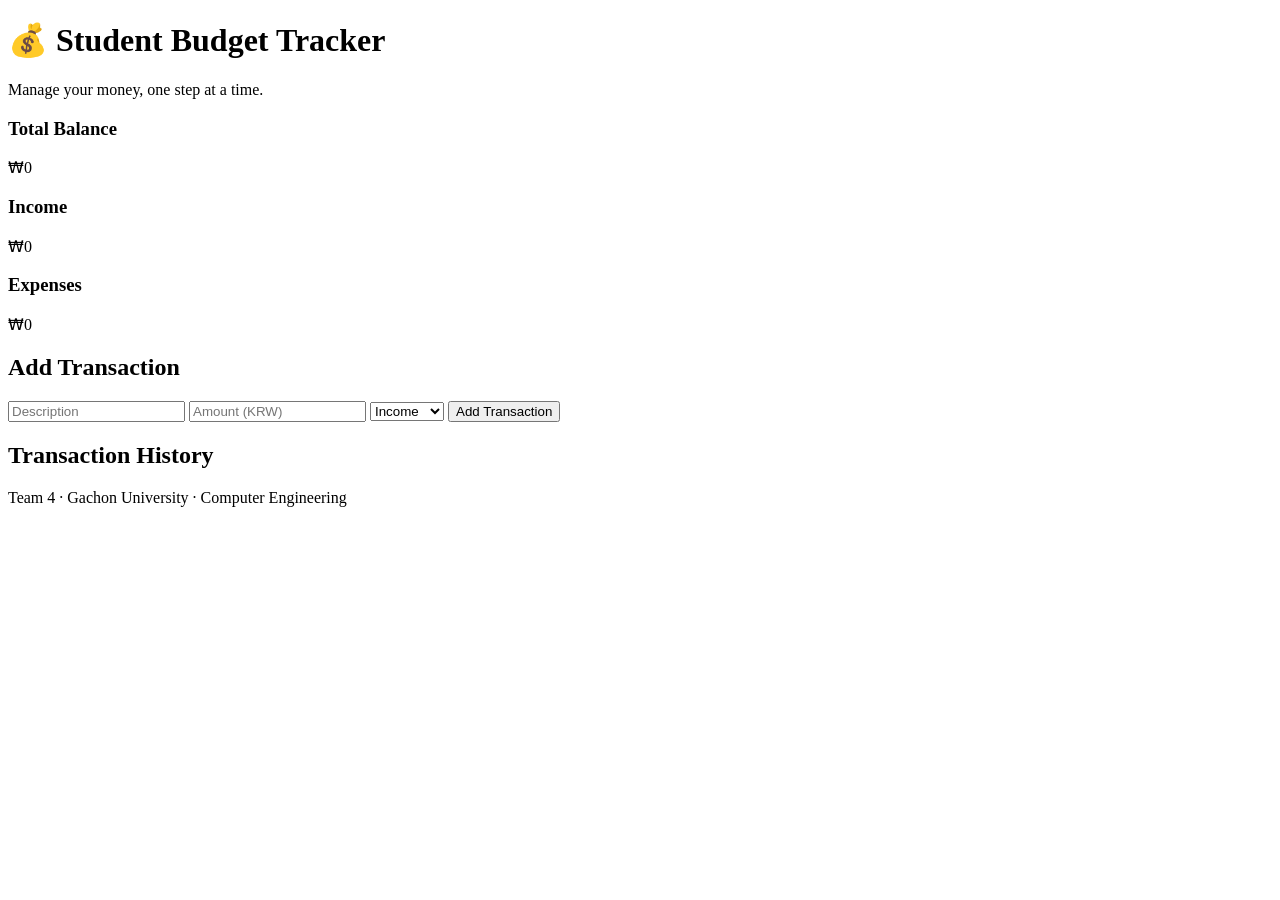
==== index.html @ 7042a0fb "Add initial HTML structure for budget tracker" ====
<!DOCTYPE html>
<html lang="en">
<head>
  <meta charset="UTF-8">
  <meta name="viewport" content="width=device-width, initial-scale=1.0">
  <title>Team 4 - Student Budget Tracker</title>
  <link rel="stylesheet" href="style.css">
</head>
<body>
  <header>
    <h1>💰 Student Budget Tracker</h1>
    <p>Manage your money, one step at a time.</p>
  </header>

  <main>
    <section class="summary">
      <div class="card">
        <h3>Total Balance</h3>
        <p id="balance">₩0</p>
      </div>
      <div class="card">
        <h3>Income</h3>
        <p id="income">₩0</p>
      </div>
      <div class="card">
        <h3>Expenses</h3>
        <p id="expenses">₩0</p>
      </div>
    </section>

    <section class="card">
      <h2>Add Transaction</h2>
      <form id="transaction-form">
        <input id="description" placeholder="Description" required>
        <input id="amount" type="number" min="1" placeholder="Amount (KRW)" required>
        <select id="type">
          <option value="income">Income</option>
          <option value="expense">Expense</option>
        </select>
        <button type="submit">Add Transaction</button>
      </form>
    </section>

    <section class="card">
      <h2>Transaction History</h2>
      <ul id="transactions"></ul>
    </section>
  </main>

  <footer>Team 4 · Gachon University · Computer Engineering</footer>
  <script src="app.js"></script>
</body>
</html>
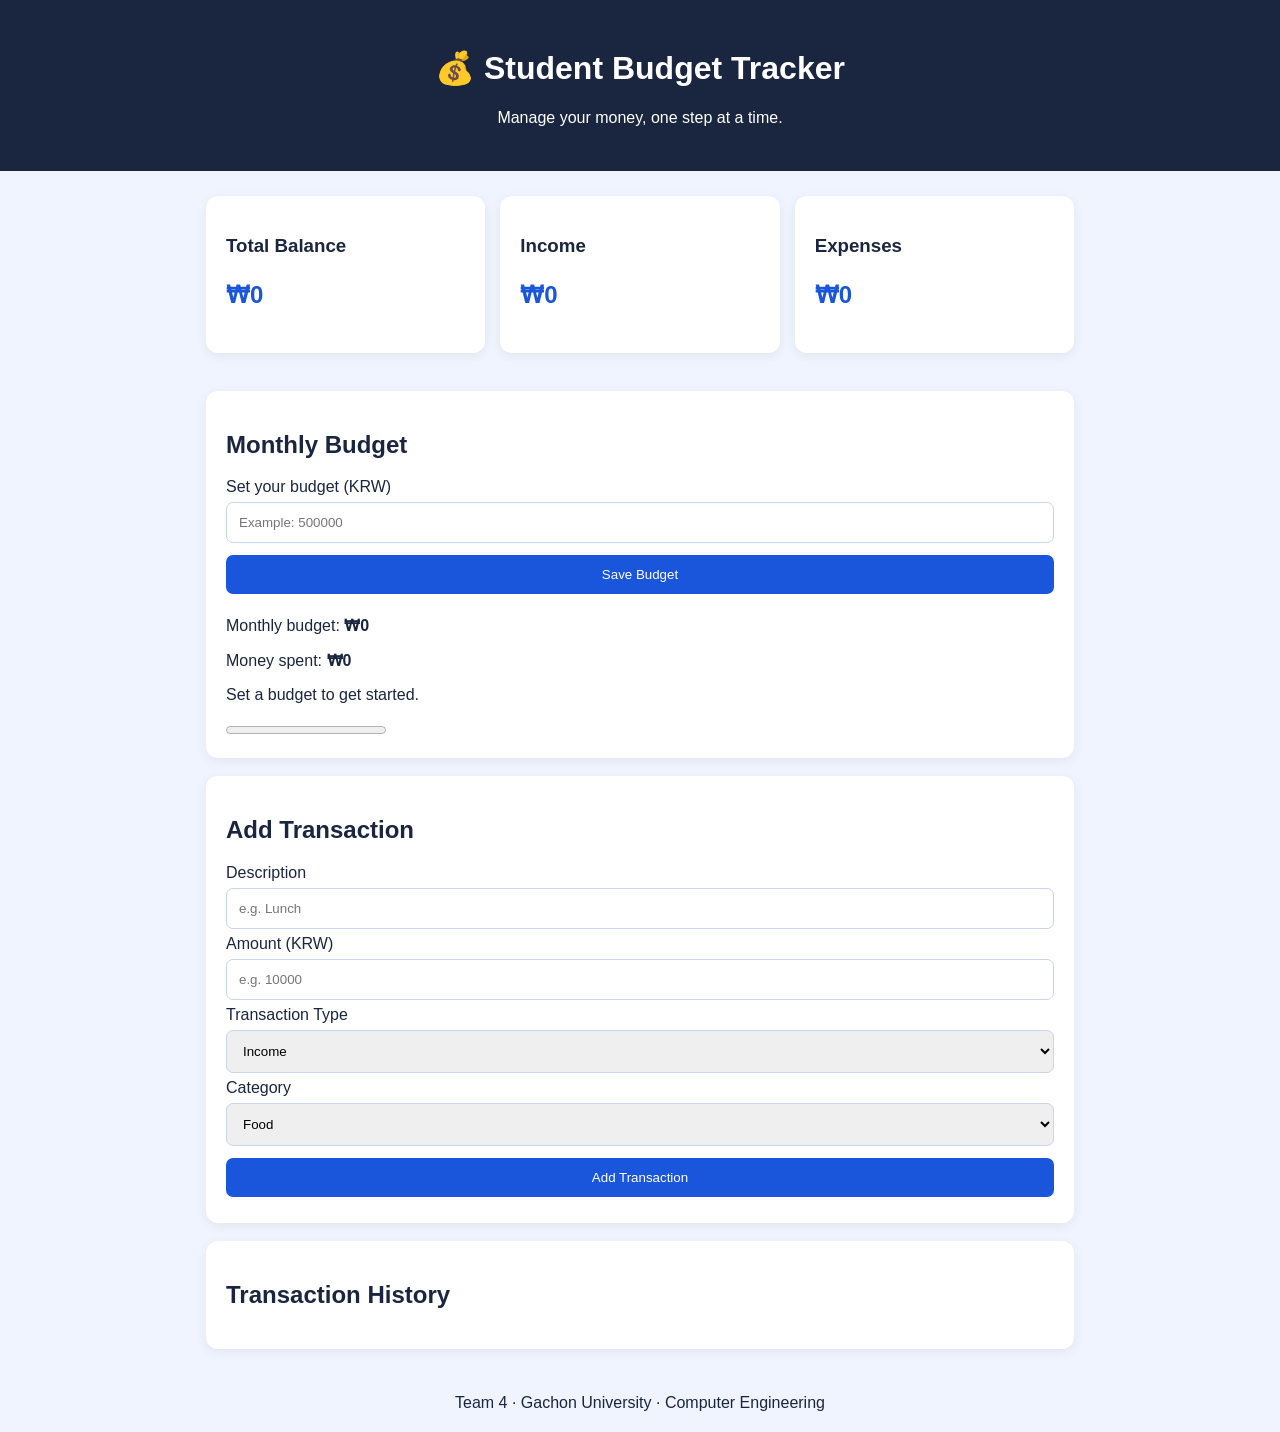
==== commit 58db122d: "Implement monthly budget form and display Added monthly budget section with form and progress indica" ====
--- a/index.html
+++ b/index.html
@@ -30,14 +30,45 @@
     </section>
 
     <section class="card">
+      <h2>Monthly Budget</h2>
+      <form id="budget-form">
+        <label for="budget-limit">Set your budget (KRW)</label>
+        <input type="number" id="budget-limit" min="1"
+          placeholder="Example: 500000" required>
+        <button type="submit">Save Budget</button>
+      </form>
+
+      <p>Monthly budget: <strong id="budget-total">₩0</strong></p>
+      <p>Money spent: <strong id="budget-spent">₩0</strong></p>
+      <p id="budget-message">Set a budget to get started.</p>
+      <progress id="budget-progress" value="0" max="100"></progress>
+    </section>
+
+    <section class="card">
       <h2>Add Transaction</h2>
       <form id="transaction-form">
-        <input id="description" placeholder="Description" required>
-        <input id="amount" type="number" min="1" placeholder="Amount (KRW)" required>
+        <label for="description">Description</label>
+        <input id="description" placeholder="e.g. Lunch" required>
+
+        <label for="amount">Amount (KRW)</label>
+        <input id="amount" type="number" min="1"
+          placeholder="e.g. 10000" required>
+
+        <label for="type">Transaction Type</label>
         <select id="type">
           <option value="income">Income</option>
           <option value="expense">Expense</option>
         </select>
+
+        <label for="category">Category</label>
+        <select id="category">
+          <option value="Food">Food</option>
+          <option value="Transport">Transport</option>
+          <option value="Housing">Housing</option>
+          <option value="Education">Education</option>
+          <option value="Other">Other</option>
+        </select>
+
         <button type="submit">Add Transaction</button>
       </form>
     </section>
--- a/style.css
+++ b/style.css
@@ -0,0 +1,74 @@
+
+* {
+  box-sizing: border-box;
+}
+
+body {
+  margin: 0;
+  font-family: Arial, sans-serif;
+  background: #f0f4ff;
+  color: #1a2540;
+}
+
+header {
+  background: #1a2540;
+  color: white;
+  padding: 28px 16px;
+  text-align: center;
+}
+
+main {
+  max-width: 900px;
+  margin: 25px auto;
+  padding: 0 16px;
+}
+
+.summary {
+  display: grid;
+  grid-template-columns: repeat(auto-fit, minmax(170px, 1fr));
+  gap: 15px;
+  margin-bottom: 20px;
+}
+
+.card {
+  background: white;
+  border-radius: 12px;
+  padding: 20px;
+  margin-bottom: 18px;
+  box-shadow: 0 3px 12px #00000010;
+}
+
+.summary .card p {
+  color: #1a56db;
+  font-size: 24px;
+  font-weight: bold;
+}
+
+input, select, button {
+  width: 100%;
+  padding: 12px;
+  margin: 6px 0;
+  border: 1px solid #c8d4f0;
+  border-radius: 7px;
+}
+
+button {
+  background: #1a56db;
+  color: white;
+  border: none;
+  cursor: pointer;
+}
+
+button:hover {
+  background: #123fa8;
+}
+
+li {
+  padding: 12px;
+  border-bottom: 1px solid #ddd;
+}
+
+footer {
+  text-align: center;
+  padding: 20px;
+}
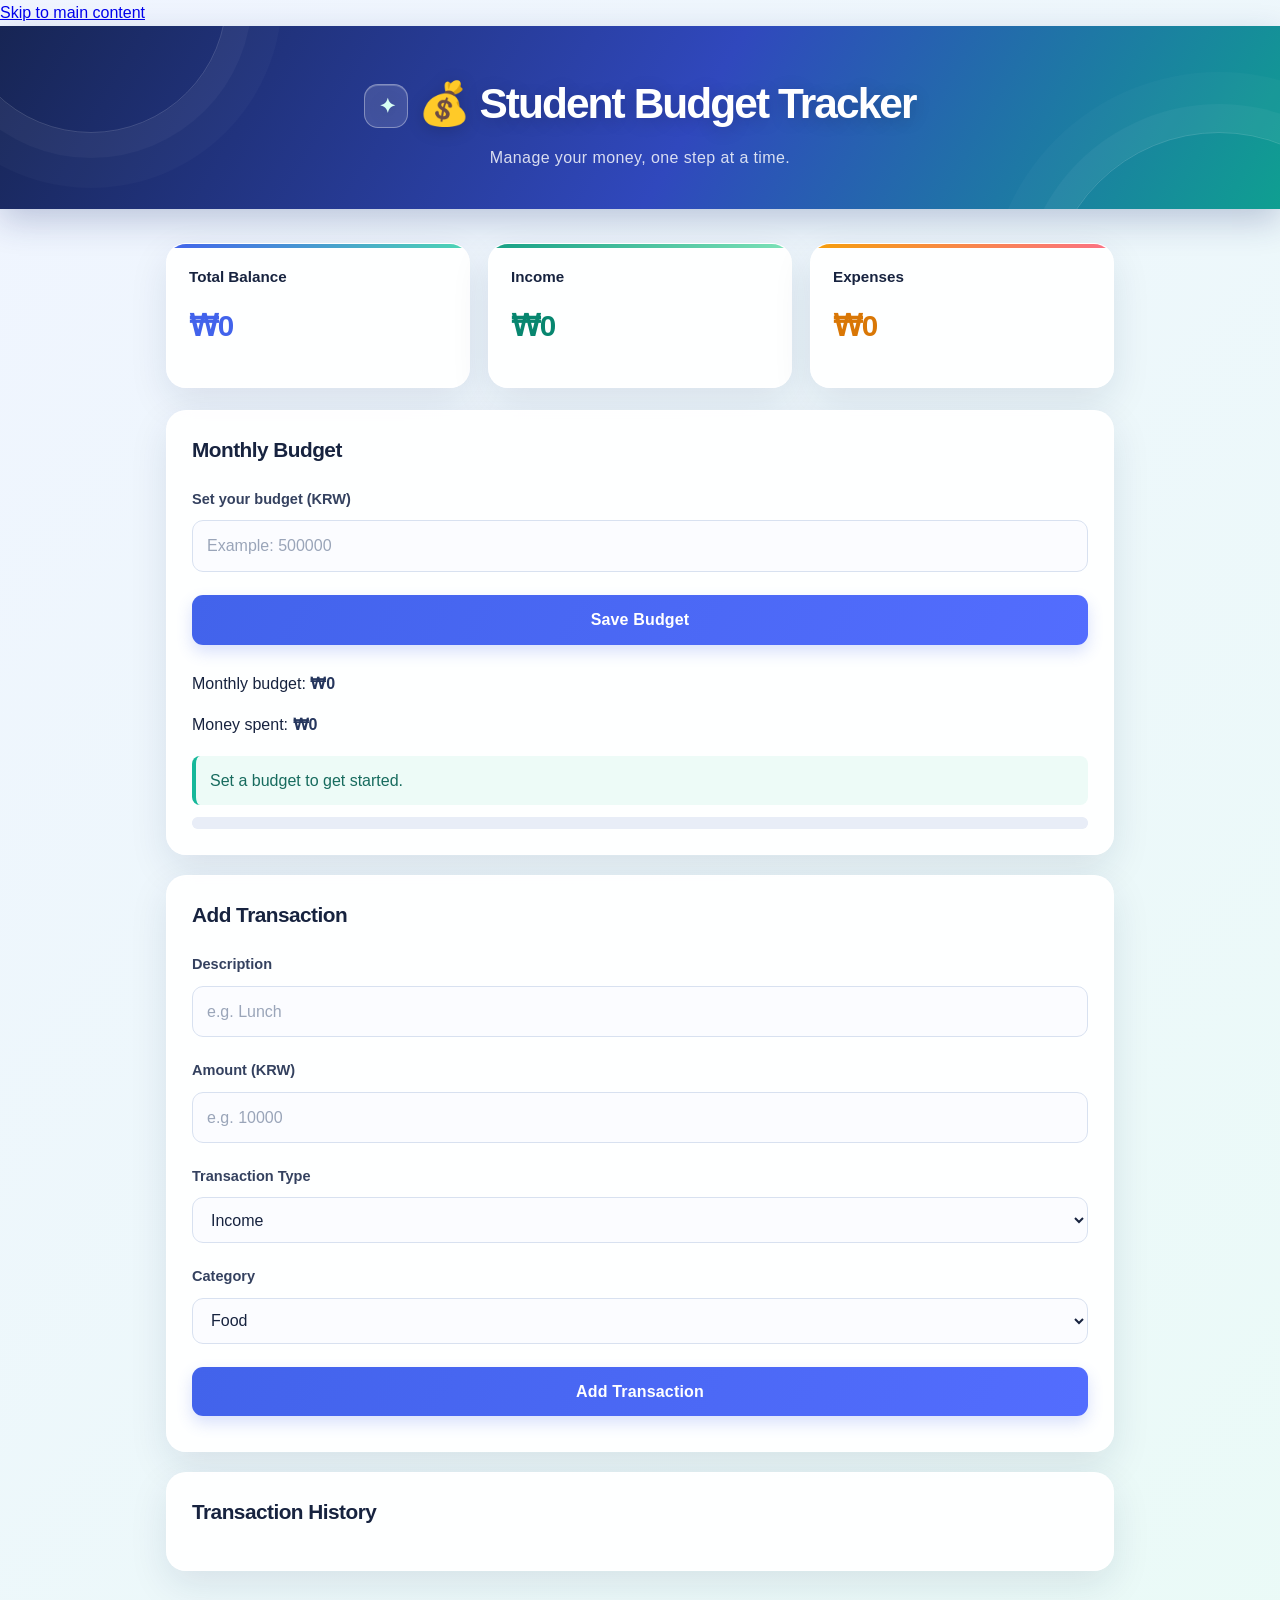
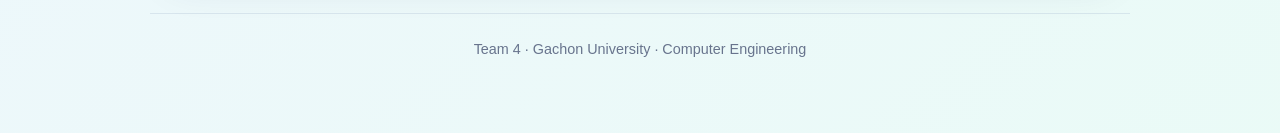
==== commit 42cb246c: "Enhance accessibility with skip link and main content Added a skip link for improved accessibility a" ====
--- a/index.html
+++ b/index.html
@@ -8,12 +8,16 @@
   <link rel="stylesheet" href="style.css">
 </head>
 <body>
+  <a class="skip-link" href="#main-content">
+  Skip to main content
+  </a>
   <header>
     <h1>💰 Student Budget Tracker</h1>
     <p>Manage your money, one step at a time.</p>
   </header>
 
   <main>
+    <main id="main-content" tabindex="-1">
     <section class="summary">
       <div class="card">
         <h3>Total Balance</h3>
--- a/style.css
+++ b/style.css
@@ -1,74 +1,380 @@
-
-* {
-  box-sizing: border-box;
-}
+/* Team 4 — Student Budget Tracker
+   Styling-only refresh: keeps all existing HTML IDs and JavaScript hooks intact. */
+:root {
+  --ink: #17233f;
+  --muted: #68748d;
+  --blue: #4263eb;
+  --blue-dark: #3048bd;
+  --mint: #16b89a;
+  --paper: #ffffff;
+  --line: #e4eaf5;
+  --shadow: 0 14px 38px rgba(20, 35, 75, .10);
+}
+
+* { box-sizing: border-box; }
+
+html { scroll-behavior: smooth; }
 
 body {
   margin: 0;
-  font-family: Arial, sans-serif;
-  background: #f0f4ff;
-  color: #1a2540;
+  min-height: 100vh;
+  color: var(--ink);
+  font-family: Inter, "Segoe UI", Arial, sans-serif;
+  line-height: 1.6;
+  background:
+    linear-gradient(135deg, rgba(239, 244, 255, .94), rgba(232, 250, 246, .91)),
+    url("https://images.unsplash.com/photo-1554224155-6726b3ff858f?auto=format&fit=crop&w=1800&q=80") center / cover fixed;
 }
 
 header {
-  background: #1a2540;
-  color: white;
-  padding: 28px 16px;
+  position: relative;
+  isolation: isolate;
+  overflow: hidden;
+  padding: 44px 20px 38px;
+  color: #fff;
   text-align: center;
+  background: linear-gradient(120deg, #172554 0%, #3048bd 54%, #0f9f91 100%);
+  box-shadow: 0 12px 32px rgba(28, 48, 113, .24);
+}
+
+header::before,
+header::after {
+  position: absolute;
+  z-index: -1;
+  content: "";
+  border: 1px solid rgba(255, 255, 255, .16);
+  border-radius: 50%;
+  pointer-events: none;
+}
+
+header::before {
+  width: 270px;
+  height: 270px;
+  top: -165px;
+  left: -45px;
+  box-shadow: 0 0 0 25px rgba(255,255,255,.035), 0 0 0 55px rgba(255,255,255,.025);
+}
+
+header::after {
+  width: 340px;
+  height: 340px;
+  right: -110px;
+  bottom: -265px;
+  box-shadow: 0 0 0 28px rgba(255,255,255,.04), 0 0 0 60px rgba(255,255,255,.025);
+}
+
+header h1 {
+  margin: 0 0 8px;
+  font-size: clamp(1.8rem, 4vw, 2.65rem);
+  font-weight: 800;
+  letter-spacing: -.045em;
+  text-shadow: 0 3px 18px rgba(0, 0, 0, .18);
+}
+
+header h1::before {
+  content: "✦";
+  display: inline-grid;
+  place-items: center;
+  width: 42px;
+  height: 42px;
+  margin-right: 10px;
+  border: 1px solid rgba(255,255,255,.35);
+  border-radius: 14px;
+  color: #d8fff4;
+  font-size: 1.25rem;
+  vertical-align: 5px;
+  background: rgba(255,255,255,.13);
+  box-shadow: inset 0 1px 0 rgba(255,255,255,.2);
+}
+
+header p {
+  margin: 0;
+  color: rgba(255, 255, 255, .82);
+  font-size: 1rem;
+  letter-spacing: .025em;
 }
 
 main {
-  max-width: 900px;
-  margin: 25px auto;
-  padding: 0 16px;
+  width: min(100% - 32px, 980px);
+  margin: 34px auto 42px;
 }
 
 .summary {
   display: grid;
-  grid-template-columns: repeat(auto-fit, minmax(170px, 1fr));
-  gap: 15px;
+  grid-template-columns: repeat(3, minmax(0, 1fr));
+  gap: 18px;
+  margin-bottom: 22px;
+}
+
+.card {
+  position: relative;
+  min-width: 0;
   margin-bottom: 20px;
-}
-
-.card {
-  background: white;
-  border-radius: 12px;
-  padding: 20px;
-  margin-bottom: 18px;
-  box-shadow: 0 3px 12px #00000010;
+  padding: 25px;
+  overflow: hidden;
+  border: 1px solid rgba(255,255,255,.85);
+  border-radius: 20px;
+  background: rgba(255, 255, 255, .93);
+  box-shadow: var(--shadow);
+  backdrop-filter: blur(12px);
+  transition: transform .22s ease, box-shadow .22s ease, border-color .22s ease;
+}
+
+.card:hover {
+  transform: translateY(-3px);
+  border-color: rgba(66, 99, 235, .2);
+  box-shadow: 0 20px 44px rgba(20, 35, 75, .14);
+}
+
+.summary .card {
+  min-height: 145px;
+  margin: 0;
+  padding: 23px 22px;
+}
+
+.summary .card::before {
+  position: absolute;
+  top: 0;
+  left: 0;
+  width: 100%;
+  height: 4px;
+  content: "";
+  background: linear-gradient(90deg, var(--blue), #4dd6b4);
+}
+
+.summary .card:nth-child(2)::before {
+  background: linear-gradient(90deg, #16a085, #7de2b8);
+}
+
+.summary .card:nth-child(3)::before {
+  background: linear-gradient(90deg, #f59e0b, #fb7185);
+}
+
+h2, h3 {
+  color: var(--ink);
+  line-height: 1.3;
+}
+
+h2 {
+  margin: 0 0 20px;
+  font-size: 1.3rem;
+  letter-spacing: -.025em;
+}
+
+h3 {
+  margin: 0;
+  font-size: .95rem;
+  font-weight: 650;
 }
 
 .summary .card p {
-  color: #1a56db;
-  font-size: 24px;
-  font-weight: bold;
+  margin: 15px 0 0;
+  color: var(--blue);
+  font-size: clamp(1.35rem, 2.7vw, 1.85rem);
+  font-weight: 800;
+  letter-spacing: -.04em;
+  overflow-wrap: anywhere;
+}
+
+.summary .card:nth-child(2) p { color: #07866f; }
+.summary .card:nth-child(3) p { color: #d97706; }
+
+form { display: grid; gap: 7px; }
+
+label {
+  margin-top: 5px;
+  color: #34415f;
+  font-size: .91rem;
+  font-weight: 650;
 }
 
 input, select, button {
   width: 100%;
-  padding: 12px;
-  margin: 6px 0;
-  border: 1px solid #c8d4f0;
-  border-radius: 7px;
+  min-height: 46px;
+  margin: 2px 0 10px;
+  padding: 12px 14px;
+  border: 1px solid #d8e1f0;
+  border-radius: 11px;
+  font: inherit;
+}
+
+input, select {
+  color: var(--ink);
+  background: #fbfcff;
+  transition: border-color .18s ease, box-shadow .18s ease, background .18s ease;
+}
+
+input::placeholder { color: #9aa5b9; }
+
+input:focus, select:focus {
+  outline: none;
+  border-color: var(--blue);
+  background: #fff;
+  box-shadow: 0 0 0 4px rgba(66, 99, 235, .12);
 }
 
 button {
-  background: #1a56db;
-  color: white;
-  border: none;
+  position: relative;
+  border: 0;
+  color: #fff;
+  font-weight: 700;
+  letter-spacing: .01em;
+  background: linear-gradient(115deg, var(--blue), #536dfe);
+  box-shadow: 0 7px 16px rgba(66, 99, 235, .2);
   cursor: pointer;
+  transition: transform .18s ease, box-shadow .18s ease, filter .18s ease;
 }
 
 button:hover {
-  background: #123fa8;
-}
-
-li {
-  padding: 12px;
-  border-bottom: 1px solid #ddd;
+  transform: translateY(-1px);
+  filter: brightness(1.04);
+  box-shadow: 0 10px 22px rgba(66, 99, 235, .27);
+}
+
+button:active { transform: translateY(0); }
+
+button:focus-visible {
+  outline: 3px solid rgba(22, 184, 154, .6);
+  outline-offset: 3px;
+}
+
+#budget-form button, #transaction-form button { margin-top: 6px; }
+
+#budget-total, #budget-spent {
+  color: #25365d;
+  font-variant-numeric: tabular-nums;
+}
+
+#budget-message {
+  margin: 18px 0 12px;
+  padding: 12px 14px;
+  border-left: 4px solid var(--mint);
+  border-radius: 8px;
+  color: #176b5e;
+  background: #edfbf7;
+}
+
+progress {
+  display: block;
+  width: 100%;
+  height: 12px;
+  overflow: hidden;
+  border: 0;
+  border-radius: 999px;
+  background: #e8edf7;
+  accent-color: var(--mint);
+}
+
+progress::-webkit-progress-bar {
+  border-radius: 999px;
+  background: #e8edf7;
+}
+
+progress::-webkit-progress-value {
+  border-radius: 999px;
+  background: linear-gradient(90deg, #16b89a, #70dcb5);
+  transition: width .35s ease;
+}
+
+progress::-moz-progress-bar {
+  border-radius: 999px;
+  background: linear-gradient(90deg, #16b89a, #70dcb5);
+}
+
+#transactions {
+  margin: 0;
+  padding: 0;
+  list-style: none;
+}
+
+#transactions li {
+  display: flex;
+  align-items: center;
+  justify-content: space-between;
+  gap: 14px;
+  margin: 0;
+  padding: 14px 2px;
+  border-bottom: 1px solid var(--line);
+  color: #34415f;
+  overflow-wrap: anywhere;
+}
+
+#transactions li:last-child { border-bottom: 0; }
+
+#transactions li button {
+  flex: 0 0 auto;
+  width: auto;
+  min-height: 34px;
+  margin: 0;
+  padding: 7px 12px;
+  border-radius: 9px;
+  color: #b4233a;
+  font-size: .83rem;
+  background: #fff0f2;
+  box-shadow: none;
+}
+
+#transactions li button:hover {
+  color: #fff;
+  background: #d93652;
+  box-shadow: 0 5px 12px rgba(217, 54, 82, .18);
 }
 
 footer {
+  padding: 24px 16px 30px;
+  border-top: 1px solid rgba(130, 149, 184, .2);
+  color: #68748d;
   text-align: center;
-  padding: 20px;
-}
+  font-size: .9rem;
+}
+
+@media (max-width: 680px) {
+  header { padding: 34px 16px 30px; }
+
+  header h1::before {
+    width: 34px;
+    height: 34px;
+    margin-right: 7px;
+    border-radius: 11px;
+    font-size: 1rem;
+    vertical-align: 3px;
+  }
+
+  main {
+    width: min(100% - 22px, 980px);
+    margin-top: 22px;
+  }
+
+  .summary {
+    grid-template-columns: 1fr;
+    gap: 12px;
+  }
+
+  .summary .card {
+    min-height: auto;
+    padding: 18px 20px;
+  }
+
+  .summary .card p { margin-top: 8px; }
+
+  .card {
+    padding: 20px 17px;
+    border-radius: 16px;
+  }
+
+  #transactions li {
+    align-items: flex-start;
+    gap: 8px;
+    font-size: .92rem;
+  }
+}
+
+@media (prefers-reduced-motion: reduce) {
+  html { scroll-behavior: auto; }
+
+  *, *::before, *::after {
+    animation-duration: .01ms !important;
+    animation-iteration-count: 1 !important;
+    transition-duration: .01ms !important;
+  }
+}
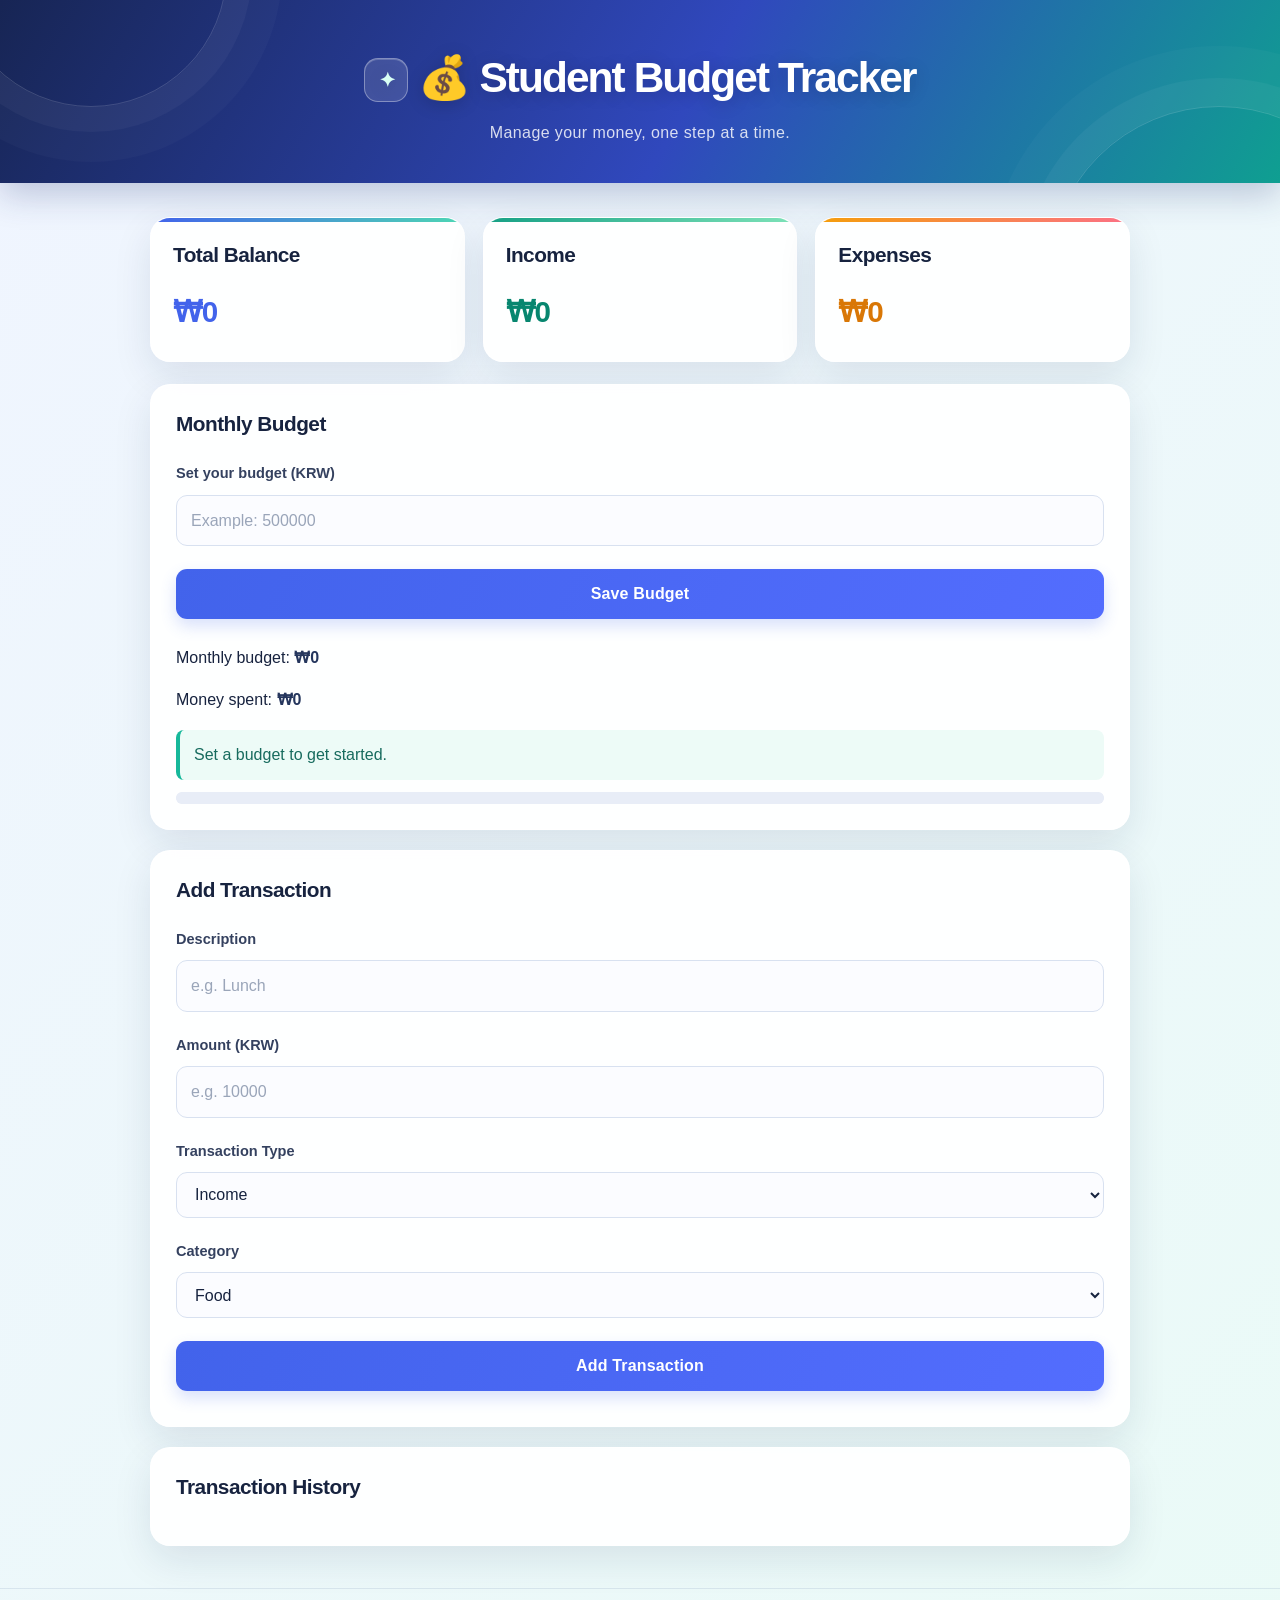
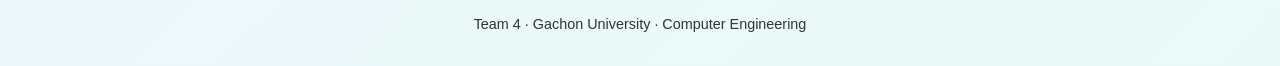
==== commit a399d1d5: "Enhance accessibility and structure in index.html" ====
--- a/index.html
+++ b/index.html
@@ -6,29 +6,30 @@
   <meta name="viewport" content="width=device-width, initial-scale=1.0">
   <title>Team 4 - Student Budget Tracker</title>
   <link rel="stylesheet" href="style.css">
+  <script src="app.js" defer></script>
 </head>
 <body>
   <a class="skip-link" href="#main-content">
-  Skip to main content
+    Skip to main content
   </a>
+
   <header>
     <h1>💰 Student Budget Tracker</h1>
     <p>Manage your money, one step at a time.</p>
   </header>
 
-  <main>
-    <main id="main-content" tabindex="-1">
-    <section class="summary">
+  <main id="main-content" tabindex="-1">
+    <section class="summary" aria-label="Budget summary">
       <div class="card">
-        <h3>Total Balance</h3>
+        <h2>Total Balance</h2>
         <p id="balance">₩0</p>
       </div>
       <div class="card">
-        <h3>Income</h3>
+        <h2>Income</h2>
         <p id="income">₩0</p>
       </div>
       <div class="card">
-        <h3>Expenses</h3>
+        <h2>Expenses</h2>
         <p id="expenses">₩0</p>
       </div>
     </section>
@@ -44,8 +45,12 @@
 
       <p>Monthly budget: <strong id="budget-total">₩0</strong></p>
       <p>Money spent: <strong id="budget-spent">₩0</strong></p>
-      <p id="budget-message">Set a budget to get started.</p>
-      <progress id="budget-progress" value="0" max="100"></progress>
+      <p id="budget-message" role="status" aria-live="polite">
+        Set a budget to get started.
+      </p>
+      <progress id="budget-progress" value="0" max="100"
+        aria-label="Monthly budget used"
+        aria-describedby="budget-message"></progress>
     </section>
 
     <section class="card">
@@ -79,11 +84,13 @@
 
     <section class="card">
       <h2>Transaction History</h2>
-      <ul id="transactions"></ul>
+      <ul id="transactions" aria-live="polite"
+        aria-relevant="additions removals"></ul>
     </section>
   </main>
 
-  <footer>Team 4 · Gachon University · Computer Engineering</footer>
-  <script src="app.js"></script>
+  <footer>
+    Team 4 · Gachon University · Computer Engineering
+  </footer>
 </body>
 </html>
--- a/style.css
+++ b/style.css
@@ -378,3 +378,52 @@
     transition-duration: .01ms !important;
   }
 }
+/* WEEK 9.1 – ACCESSIBILITY IMPROVEMENTS */
+
+/* Skip link: visible when using keyboard */
+.skip-link {
+    position: absolute;
+    top: -100px;
+    left: 10px;
+    z-index: 9999;
+    background: #ffffff;
+    color: #000000;
+    padding: 12px 18px;
+    border: 3px solid #000000;
+    border-radius: 6px;
+    font-weight: bold;
+    text-decoration: none;
+}
+
+.skip-link:focus {
+    top: 10px;
+    outline: 3px solid #005fcc;
+    outline-offset: 3px;
+}
+
+/* Clear keyboard focus */
+input:focus-visible,
+select:focus-visible,
+button:focus-visible,
+a:focus-visible,
+textarea:focus-visible {
+    outline: 3px solid #005fcc;
+    outline-offset: 3px;
+}
+
+/* Better text contrast */
+footer {
+    color: #333333;
+}
+
+/* Respect reduced-motion preferences */
+@media (prefers-reduced-motion: reduce) {
+    *,
+    *::before,
+    *::after {
+        scroll-behavior: auto !important;
+        animation-duration: 0.01ms !important;
+        animation-iteration-count: 1 !important;
+        transition-duration: 0.01ms !important;
+    }
+   }
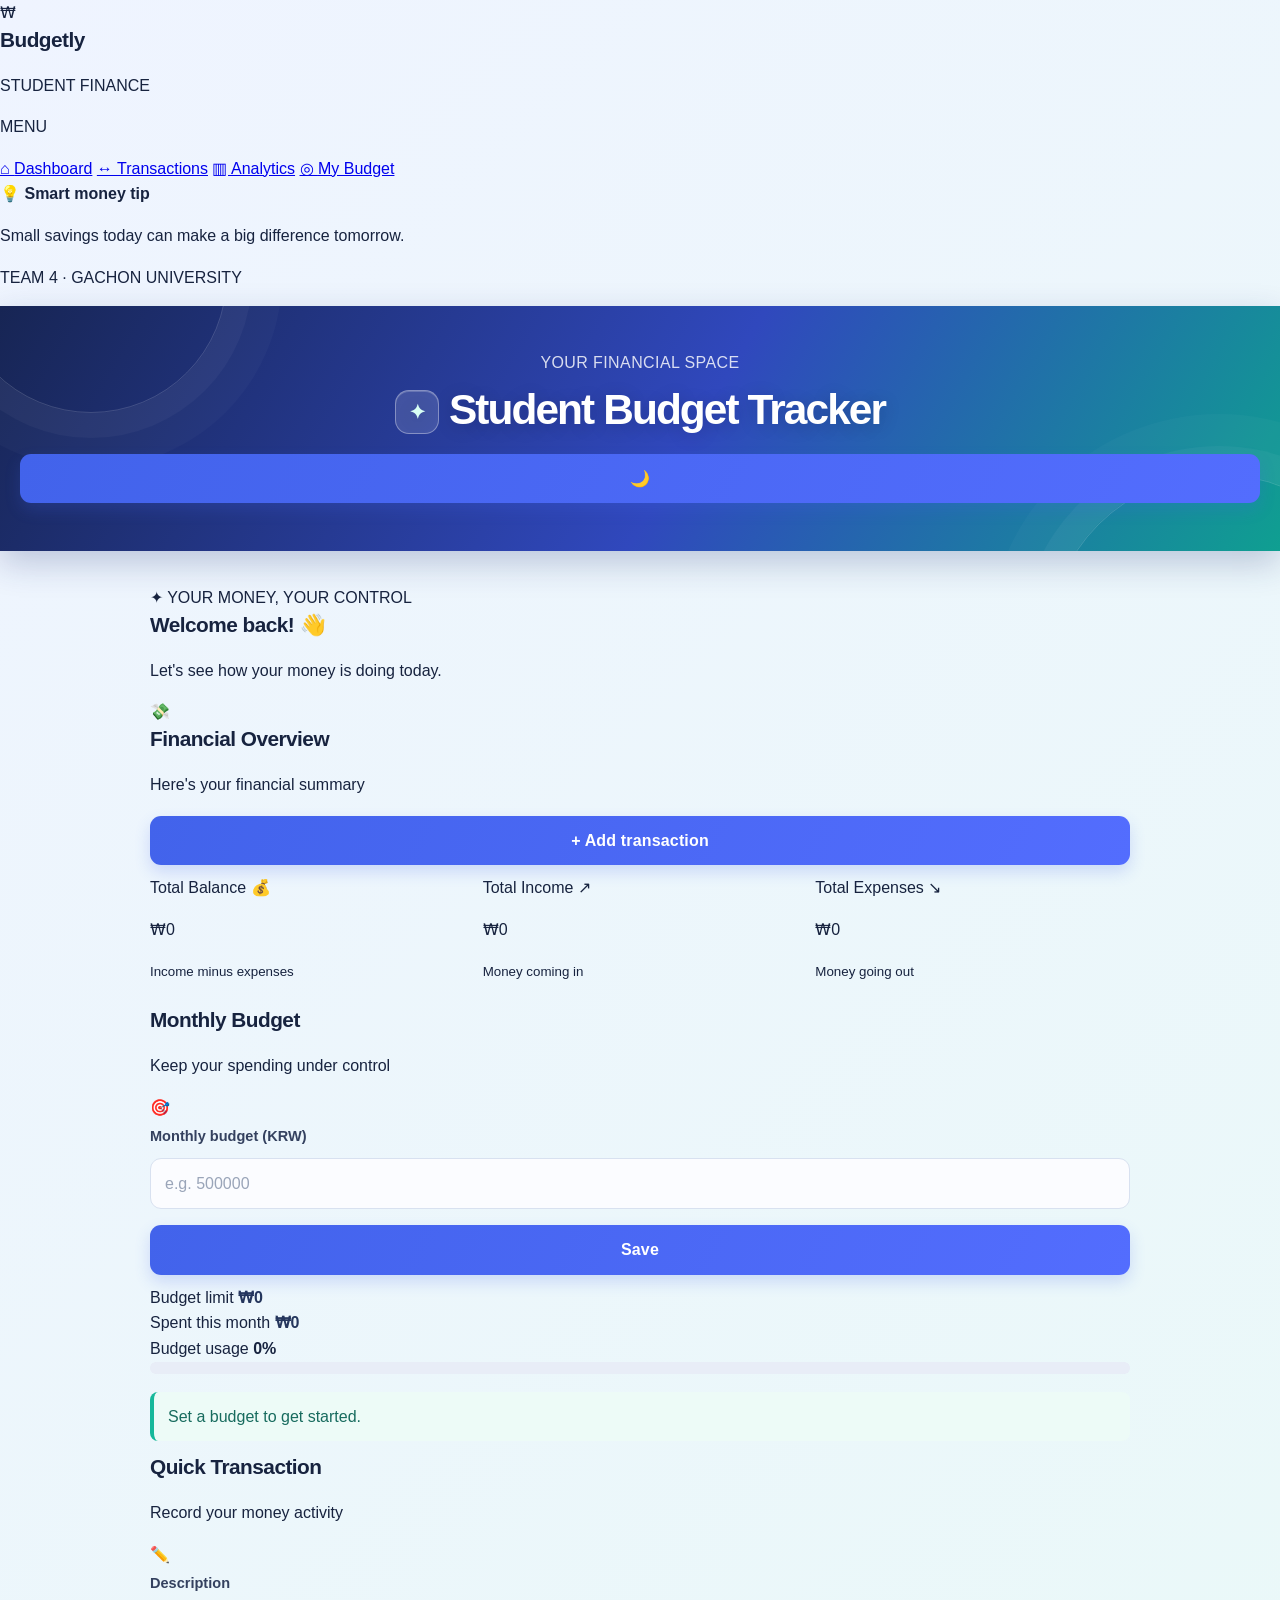
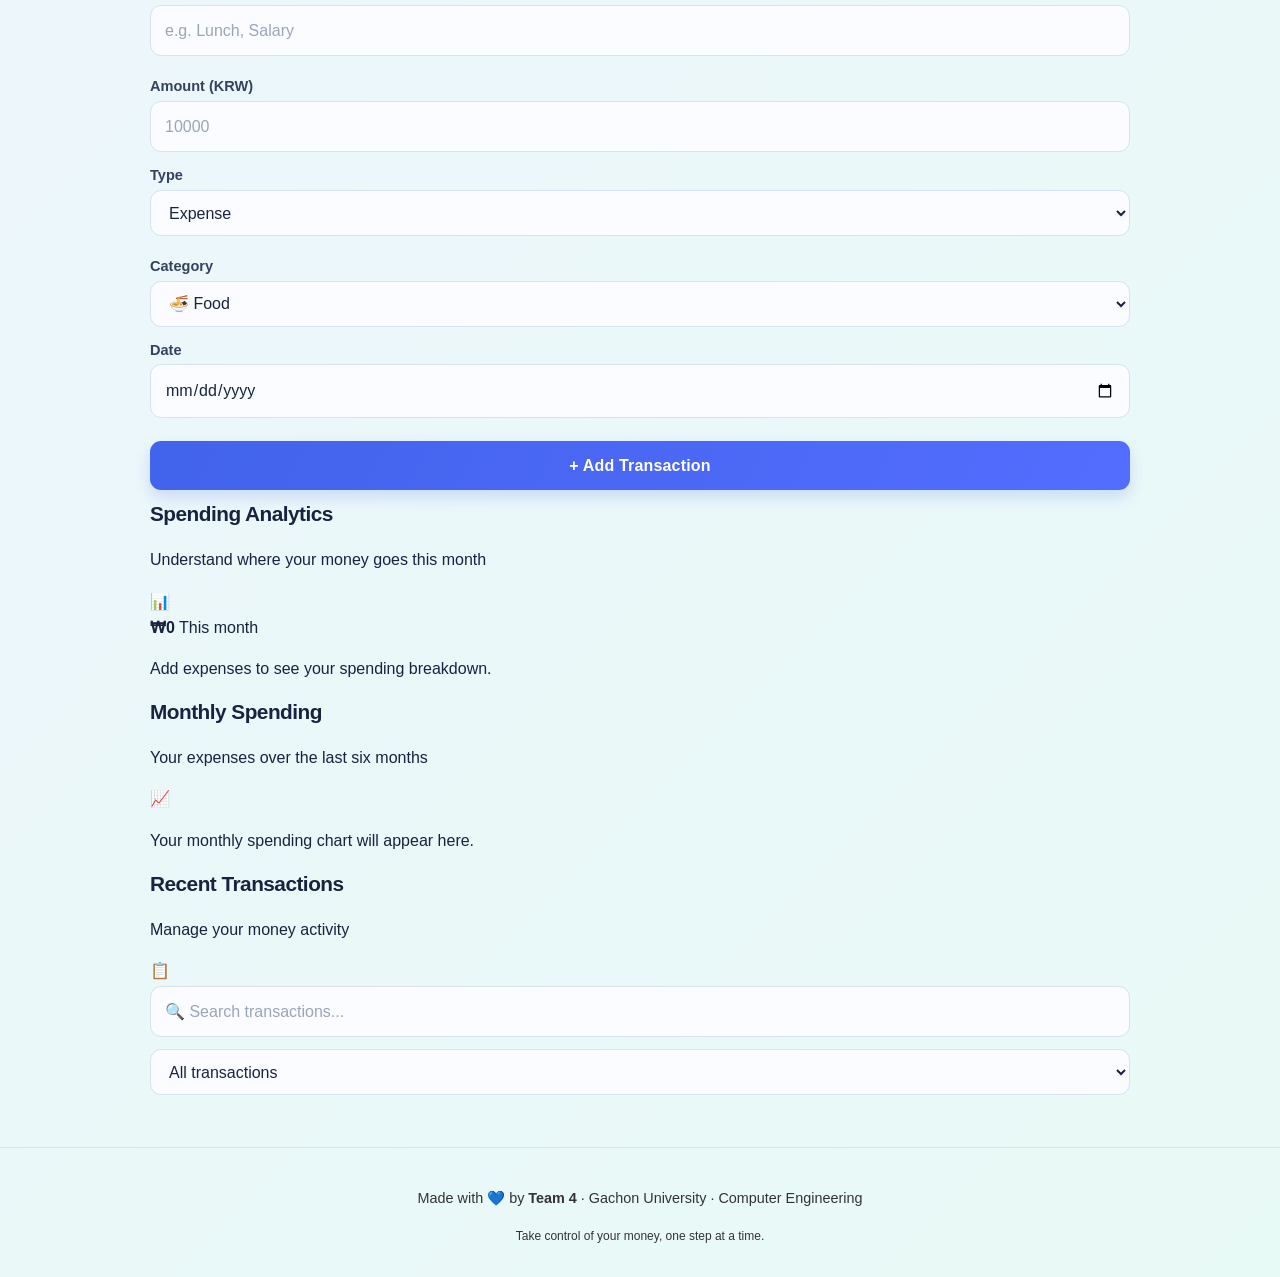
==== commit 93fed209: "upgrading the index.html" ====
--- a/index.html
+++ b/index.html
@@ -4,93 +4,254 @@
 <head>
   <meta charset="UTF-8">
   <meta name="viewport" content="width=device-width, initial-scale=1.0">
+  <meta name="theme-color" content="#f3f6fc">
   <title>Team 4 - Student Budget Tracker</title>
   <link rel="stylesheet" href="style.css">
   <script src="app.js" defer></script>
 </head>
 <body>
-  <a class="skip-link" href="#main-content">
-    Skip to main content
-  </a>
-
-  <header>
-    <h1>💰 Student Budget Tracker</h1>
-    <p>Manage your money, one step at a time.</p>
-  </header>
-
-  <main id="main-content" tabindex="-1">
-    <section class="summary" aria-label="Budget summary">
-      <div class="card">
-        <h2>Total Balance</h2>
-        <p id="balance">₩0</p>
+  <a class="skip-link" href="#main-content">Skip to main content</a>
+
+  <aside class="sidebar">
+    <div class="brand">
+      <div class="brand-icon">₩</div>
+      <div>
+        <h2>Budgetly</h2>
+        <span>STUDENT FINANCE</span>
       </div>
-      <div class="card">
-        <h2>Income</h2>
-        <p id="income">₩0</p>
+    </div>
+
+    <p class="nav-label">MENU</p>
+    <nav>
+      <a href="#dashboard" class="nav-link active">⌂ <span>Dashboard</span></a>
+      <a href="#transactions-section" class="nav-link">↔ <span>Transactions</span></a>
+      <a href="#analytics" class="nav-link">▥ <span>Analytics</span></a>
+      <a href="#budget-section" class="nav-link">◎ <span>My Budget</span></a>
+    </nav>
+
+    <div class="sidebar-bottom">
+      <div class="sidebar-tip">
+        <span>💡</span>
+        <strong>Smart money tip</strong>
+        <p>Small savings today can make a big difference tomorrow.</p>
       </div>
-      <div class="card">
-        <h2>Expenses</h2>
-        <p id="expenses">₩0</p>
+      <p class="team-label">TEAM 4 · GACHON UNIVERSITY</p>
+    </div>
+  </aside>
+
+  <div class="main-area">
+    <header class="topbar">
+      <div>
+        <p class="top-label">YOUR FINANCIAL SPACE</p>
+        <h1>Student Budget Tracker</h1>
+        <p id="today-date" class="date-text"></p>
       </div>
-    </section>
-
-    <section class="card">
-      <h2>Monthly Budget</h2>
-      <form id="budget-form">
-        <label for="budget-limit">Set your budget (KRW)</label>
-        <input type="number" id="budget-limit" min="1"
-          placeholder="Example: 500000" required>
-        <button type="submit">Save Budget</button>
-      </form>
-
-      <p>Monthly budget: <strong id="budget-total">₩0</strong></p>
-      <p>Money spent: <strong id="budget-spent">₩0</strong></p>
-      <p id="budget-message" role="status" aria-live="polite">
-        Set a budget to get started.
-      </p>
-      <progress id="budget-progress" value="0" max="100"
-        aria-label="Monthly budget used"
-        aria-describedby="budget-message"></progress>
-    </section>
-
-    <section class="card">
-      <h2>Add Transaction</h2>
-      <form id="transaction-form">
-        <label for="description">Description</label>
-        <input id="description" placeholder="e.g. Lunch" required>
-
-        <label for="amount">Amount (KRW)</label>
-        <input id="amount" type="number" min="1"
-          placeholder="e.g. 10000" required>
-
-        <label for="type">Transaction Type</label>
-        <select id="type">
-          <option value="income">Income</option>
-          <option value="expense">Expense</option>
-        </select>
-
-        <label for="category">Category</label>
-        <select id="category">
-          <option value="Food">Food</option>
-          <option value="Transport">Transport</option>
-          <option value="Housing">Housing</option>
-          <option value="Education">Education</option>
-          <option value="Other">Other</option>
-        </select>
-
-        <button type="submit">Add Transaction</button>
-      </form>
-    </section>
-
-    <section class="card">
-      <h2>Transaction History</h2>
-      <ul id="transactions" aria-live="polite"
-        aria-relevant="additions removals"></ul>
-    </section>
-  </main>
-
-  <footer>
-    Team 4 · Gachon University · Computer Engineering
-  </footer>
+      <button type="button" id="theme-toggle" class="theme-button" aria-label="Switch to dark mode">🌙</button>
+    </header>
+
+    <main id="main-content" tabindex="-1">
+      <section id="dashboard">
+        <div class="welcome">
+          <div>
+            <span class="welcome-tag">✦ YOUR MONEY, YOUR CONTROL</span>
+            <h2>Welcome back! 👋</h2>
+            <p>Let's see how your money is doing today.</p>
+          </div>
+          <div class="welcome-art">💸</div>
+        </div>
+
+        <div class="section-heading">
+          <div>
+            <h2>Financial Overview</h2>
+            <p>Here's your financial summary</p>
+          </div>
+          <button type="button" class="add-shortcut" id="add-shortcut">+ Add transaction</button>
+        </div>
+
+        <section class="summary" aria-label="Financial summary">
+          <article class="stat-card balance-card">
+            <div class="stat-top">
+              <span>Total Balance</span>
+              <span class="stat-icon">💰</span>
+            </div>
+            <p id="balance">₩0</p>
+            <small>Income minus expenses</small>
+          </article>
+
+          <article class="stat-card income-card">
+            <div class="stat-top">
+              <span>Total Income</span>
+              <span class="stat-icon">↗</span>
+            </div>
+            <p id="income">₩0</p>
+            <small>Money coming in</small>
+          </article>
+
+          <article class="stat-card expense-card">
+            <div class="stat-top">
+              <span>Total Expenses</span>
+              <span class="stat-icon">↘</span>
+            </div>
+            <p id="expenses">₩0</p>
+            <small>Money going out</small>
+          </article>
+        </section>
+
+        <div class="dashboard-grid">
+          <section class="panel" id="budget-section">
+            <div class="panel-heading">
+              <div>
+                <h2>Monthly Budget</h2>
+                <p>Keep your spending under control</p>
+              </div>
+              <span class="panel-icon">🎯</span>
+            </div>
+
+            <form id="budget-form" class="budget-form">
+              <label for="budget-limit">Monthly budget (KRW)</label>
+              <div class="inline-form">
+                <input type="number" id="budget-limit" min="1" placeholder="e.g. 500000" required>
+                <button type="submit">Save</button>
+              </div>
+            </form>
+
+            <div class="budget-numbers">
+              <div>
+                <span>Budget limit</span>
+                <strong id="budget-total">₩0</strong>
+              </div>
+              <div>
+                <span>Spent this month</span>
+                <strong id="budget-spent">₩0</strong>
+              </div>
+            </div>
+
+            <div class="progress-heading">
+              <span>Budget usage</span>
+              <strong id="budget-percent">0%</strong>
+            </div>
+            <progress id="budget-progress" value="0" max="100" aria-label="Monthly budget used"></progress>
+            <p id="budget-message" role="status" aria-live="polite">Set a budget to get started.</p>
+          </section>
+
+          <section class="panel quick-panel" id="transaction-form-section">
+            <div class="panel-heading">
+              <div>
+                <h2>Quick Transaction</h2>
+                <p>Record your money activity</p>
+              </div>
+              <span class="panel-icon">✏️</span>
+            </div>
+
+            <form id="transaction-form">
+              <label for="description">Description</label>
+              <input id="description" placeholder="e.g. Lunch, Salary" maxlength="60" required>
+
+              <div class="form-row">
+                <div>
+                  <label for="amount">Amount (KRW)</label>
+                  <input id="amount" type="number" min="1" placeholder="10000" required>
+                </div>
+                <div>
+                  <label for="type">Type</label>
+                  <select id="type">
+                    <option value="expense">Expense</option>
+                    <option value="income">Income</option>
+                  </select>
+                </div>
+              </div>
+
+              <div class="form-row">
+                <div>
+                  <label for="category">Category</label>
+                  <select id="category">
+                    <option value="Food">🍜 Food</option>
+                    <option value="Transport">🚌 Transport</option>
+                    <option value="Housing">🏠 Housing</option>
+                    <option value="Education">📚 Education</option>
+                    <option value="Shopping">🛍️ Shopping</option>
+                    <option value="Entertainment">🎮 Entertainment</option>
+                    <option value="Health">💊 Health</option>
+                    <option value="Other">📦 Other</option>
+                  </select>
+                </div>
+                <div>
+                  <label for="transaction-date">Date</label>
+                  <input type="date" id="transaction-date" required>
+                </div>
+              </div>
+
+              <button type="submit" id="transaction-submit">+ Add Transaction</button>
+              <button type="button" id="cancel-edit" class="cancel-button" hidden>Cancel editing</button>
+            </form>
+          </section>
+        </div>
+
+        <section class="panel analytics-panel" id="analytics">
+          <div class="panel-heading">
+            <div>
+              <h2>Spending Analytics</h2>
+              <p>Understand where your money goes this month</p>
+            </div>
+            <span class="panel-icon">📊</span>
+          </div>
+          <div class="analytics-grid">
+            <div class="chart-area">
+              <div id="category-chart" class="donut-chart" role="img" aria-label="No expense data available">
+                <div class="donut-center">
+                  <strong id="chart-total">₩0</strong>
+                  <span>This month</span>
+                </div>
+              </div>
+            </div>
+            <div id="category-legend" class="category-legend">
+              <p class="empty-chart">Add expenses to see your spending breakdown.</p>
+            </div>
+          </div>
+        </section>
+
+        <section class="panel monthly-panel">
+          <div class="panel-heading">
+            <div>
+              <h2>Monthly Spending</h2>
+              <p>Your expenses over the last six months</p>
+            </div>
+            <span class="panel-icon">📈</span>
+          </div>
+          <div id="monthly-chart" class="monthly-chart" role="img" aria-label="Monthly spending chart">
+            <p class="empty-chart">Your monthly spending chart will appear here.</p>
+          </div>
+        </section>
+
+        <section class="panel transactions-panel" id="transactions-section">
+          <div class="panel-heading">
+            <div>
+              <h2>Recent Transactions</h2>
+              <p>Manage your money activity</p>
+            </div>
+            <span class="panel-icon">📋</span>
+          </div>
+
+          <div class="transaction-tools">
+            <input type="search" id="search-transactions" placeholder="🔍 Search transactions..." aria-label="Search transactions">
+            <select id="filter-type" aria-label="Filter transaction type">
+              <option value="all">All transactions</option>
+              <option value="income">Income only</option>
+              <option value="expense">Expenses only</option>
+            </select>
+          </div>
+
+          <ul id="transactions" aria-live="polite" aria-relevant="additions removals"></ul>
+        </section>
+      </section>
+    </main>
+
+    <footer>
+      <p>Made with 💙 by <strong>Team 4</strong> · Gachon University · Computer Engineering</p>
+      <small>Take control of your money, one step at a time.</small>
+    </footer>
+  </div>
+
+  <div id="toast" class="toast" role="status" aria-live="polite"></div>
 </body>
 </html>
--- a/style.css
+++ b/style.css
@@ -21,9 +21,7 @@
   color: var(--ink);
   font-family: Inter, "Segoe UI", Arial, sans-serif;
   line-height: 1.6;
-  background:
-    linear-gradient(135deg, rgba(239, 244, 255, .94), rgba(232, 250, 246, .91)),
-    url("https://images.unsplash.com/photo-1554224155-6726b3ff858f?auto=format&fit=crop&w=1800&q=80") center / cover fixed;
+  background: linear-gradient(135deg, #eff4ff, #e8faf6);
 }
 
 header {
@@ -114,9 +112,8 @@
   overflow: hidden;
   border: 1px solid rgba(255,255,255,.85);
   border-radius: 20px;
-  background: rgba(255, 255, 255, .93);
+  background: #ffffff;
   box-shadow: var(--shadow);
-  backdrop-filter: blur(12px);
   transition: transform .22s ease, box-shadow .22s ease, border-color .22s ease;
 }
 
